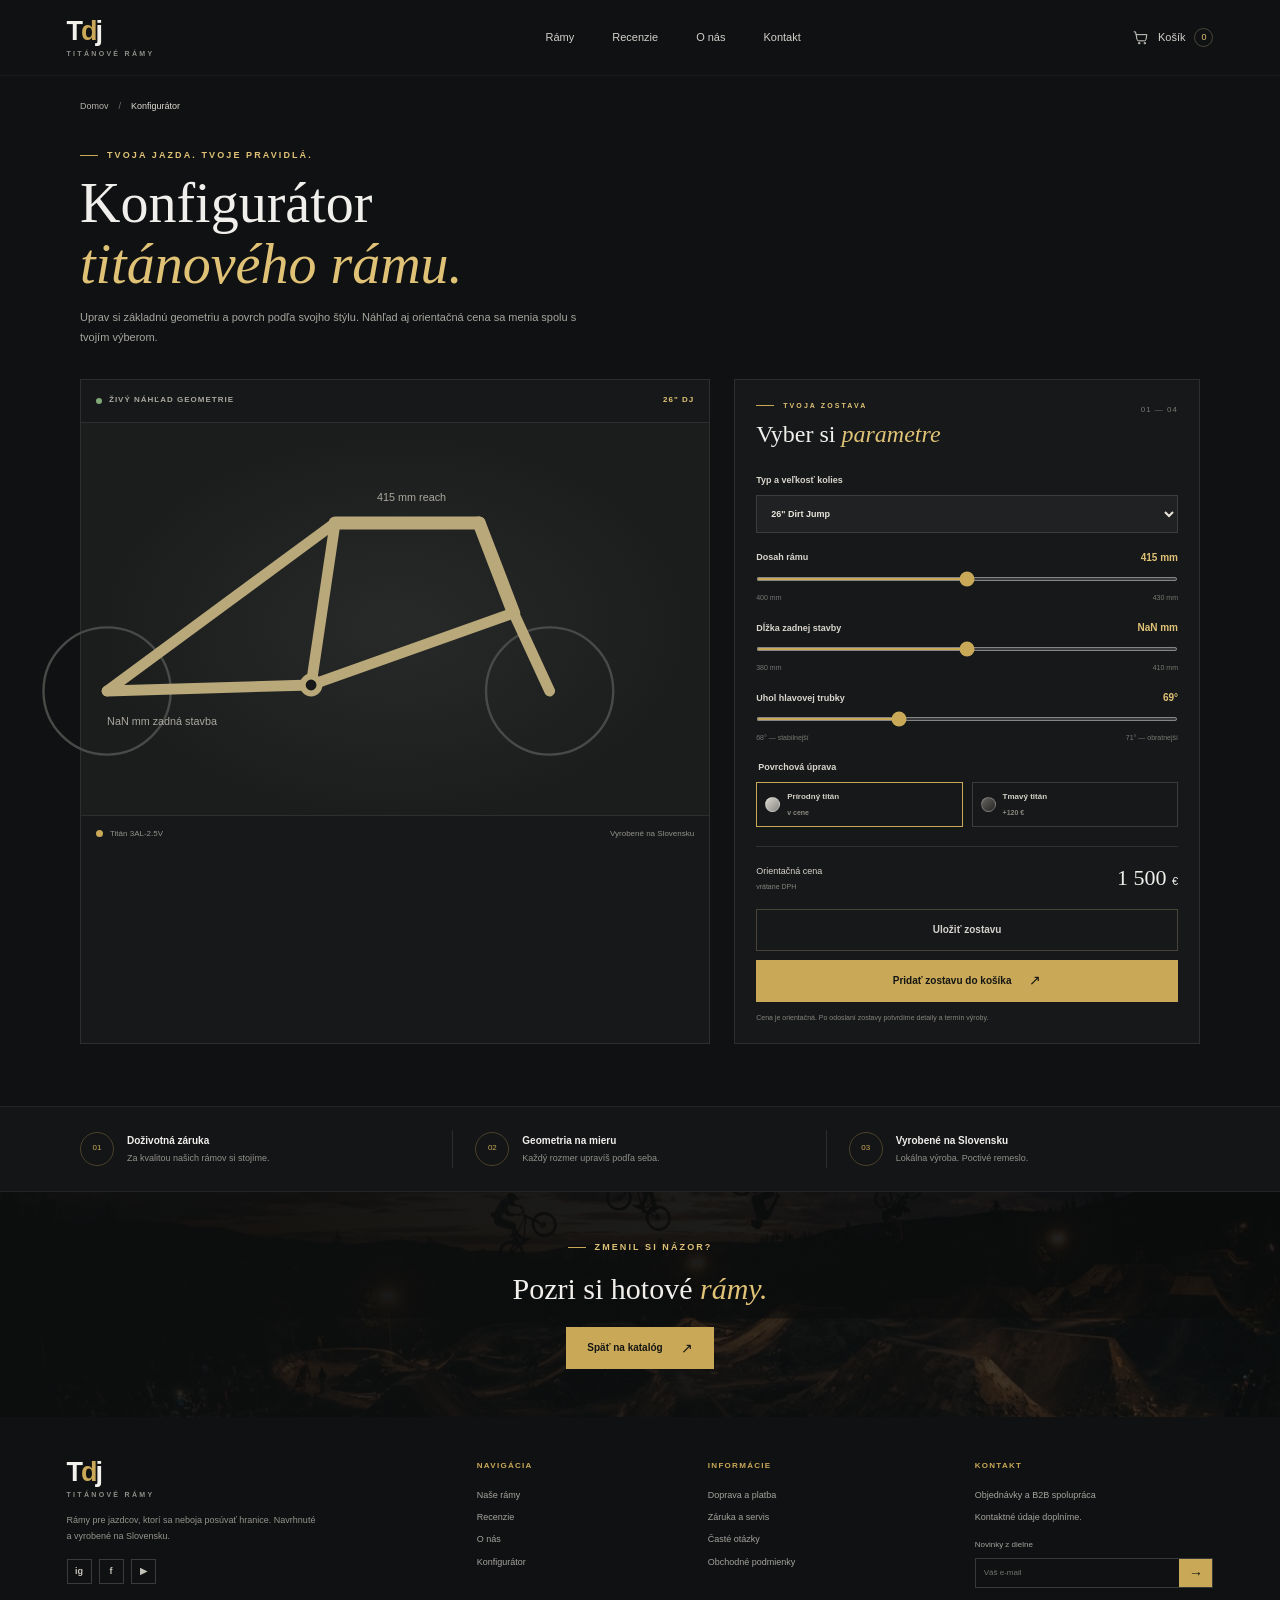
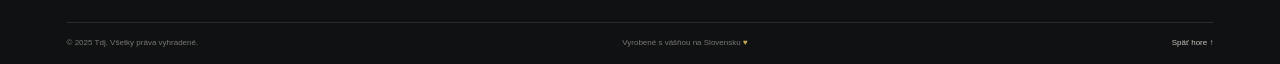
==== konfigurator.html @ acb1e3c9 "adding podstranky" ====
<!doctype html>
<html lang="sk">
<head>
  <meta charset="utf-8">
  <meta name="viewport" content="width=device-width, initial-scale=1">
  <meta name="theme-color" content="#101112">
  <meta name="description" content="Navrhnite si titánový rám Tdj podľa vlastných rozmerov a štýlu jazdy.">
  <title>Konfigurátor titánového rámu — Tdj</title>
  <link rel="stylesheet" href="styles.css">
  <script src="script.js" defer></script>
</head>
<body>
  <header class="site-header">
    <a class="brand" href="index.html#domov" aria-label="Tdj — domov">
      <span class="brand-mark">T<span>d</span>j</span>
      <span class="brand-caption">TITÁNOVÉ RÁMY</span>
    </a>
    <button class="menu-toggle" type="button" aria-expanded="false" aria-controls="main-nav" aria-label="Otvoriť navigáciu">
      <span></span><span></span>
    </button>
    <nav class="main-nav" id="main-nav" aria-label="Hlavná navigácia">
      <a href="index.html#ramy">Rámy</a>
      <a href="index.html#recenzie">Recenzie</a>
      <a href="index.html#o-nas">O nás</a>
      <a href="index.html#kontakt">Kontakt</a>
    </nav>
    <button class="cart-button" type="button" aria-label="Košík, 0 položiek">
      <svg viewBox="0 0 24 24" aria-hidden="true"><path d="M3 4h2l2.2 11.1a2 2 0 0 0 2 1.6h8.5a2 2 0 0 0 1.9-1.4L21 8H6"/><circle cx="10" cy="20" r="1"/><circle cx="18" cy="20" r="1"/></svg>
      <span class="cart-label">Košík</span><span class="cart-count">0</span>
    </button>
  </header>

  <main class="config-page">
    <section class="config-intro section-wrap">
      <nav class="breadcrumbs" aria-label="Navigácia v omrvinkách"><a href="index.html">Domov</a><span aria-hidden="true">/</span><span>Konfigurátor</span></nav>
      <p class="eyebrow"><span></span> TVOJA JAZDA. TVOJE PRAVIDLÁ.</p>
      <h1>Konfigurátor<br><em>titánového rámu.</em></h1>
      <p>Uprav si základnú geometriu a povrch podľa svojho štýlu. Náhľad aj orientačná cena sa menia spolu s tvojím výberom.</p>
    </section>

    <section class="config-workspace section-wrap" aria-label="Nastavenie rámu">
      <div class="geometry-preview">
        <div class="preview-topline"><span><i></i> ŽIVÝ NÁHĽAD GEOMETRIE</span><span id="preview-size">26&quot; DJ</span></div>
        <div class="geometry-canvas">
          <svg id="frame-preview" viewBox="0 0 480 300" role="img" aria-labelledby="frame-title frame-desc">
            <title id="frame-title">Náhľad geometrie titánového rámu</title>
            <desc id="frame-desc">Schematický bočný pohľad na rám bicykla. Rozmery sa aktualizujú podľa nastavení.</desc>
            <circle class="preview-wheel" id="rear-wheel" cx="70" cy="210" r="53"/>
            <circle class="preview-wheel" id="front-wheel" cx="350" cy="210" r="53"/>
            <circle class="preview-hub" id="rear-hub" cx="70" cy="210" r="4"/>
            <circle class="preview-hub" id="front-hub" cx="350" cy="210" r="4"/>
            <g class="preview-frame">
              <line id="seat-tube" x1="190" y1="70" x2="170" y2="205"/>
              <line id="top-tube" x1="190" y1="70" x2="310" y2="70"/>
              <line id="down-tube" x1="170" y1="205" x2="338" y2="145"/>
              <line id="head-tube" x1="310" y1="70" x2="338" y2="145"/>
              <line id="chainstay" x1="70" y1="210" x2="170" y2="205"/>
              <line id="seatstay" x1="70" y1="210" x2="190" y2="70"/>
              <line id="fork" x1="338" y1="145" x2="350" y2="210"/>
            </g>
            <circle class="preview-bb" cx="170" cy="205" r="7"/>
            <text id="svg-reach-label" x="250" y="52">415 mm reach</text>
            <text id="svg-chain-label" x="93" y="238">395 mm zadná stavba</text>
          </svg>
        </div>
        <div class="preview-legend"><span><i></i> Titán 3AL-2.5V</span><span>Vyrobené na Slovensku</span></div>
      </div>

      <form class="config-controls" id="config-form">
        <div class="config-heading"><div><p class="eyebrow"><span></span> TVOJA ZOSTAVA</p><h2>Vyber si <em>parametre</em></h2></div><span class="step-count">01 — 04</span></div>
        <label class="config-field" for="wheel-size">Typ a veľkosť kolies
          <select id="wheel-size" name="wheel-size">
            <option value="26">26&quot; Dirt Jump</option>
            <option value="24">24&quot; Street (+50 €)</option>
          </select>
        </label>
        <label class="config-field range-field" for="reach">Dosah rámu <output id="reach-value" for="reach">415 mm</output>
          <input id="reach" name="reach" type="range" min="400" max="430" value="415">
          <span class="range-scale"><span>400 mm</span><span>430 mm</span></span>
        </label>
        <label class="config-field range-field" for="chainstay">Dĺžka zadnej stavby <output id="chainstay-value" for="chainstay">395 mm</output>
          <input id="chainstay" name="chainstay" type="range" min="380" max="410" value="395">
          <span class="range-scale"><span>380 mm</span><span>410 mm</span></span>
        </label>
        <label class="config-field range-field" for="head-angle">Uhol hlavovej trubky <output id="head-angle-value" for="head-angle">69°</output>
          <input id="head-angle" name="head-angle" type="range" min="68" max="71" value="69">
          <span class="range-scale"><span>68° — stabilnejší</span><span>71° — obratnejší</span></span>
        </label>
        <fieldset class="config-field config-finish">
          <legend>Povrchová úprava</legend>
          <label><input type="radio" name="config-finish" value="natural" data-price="0" checked><span class="finish-swatch finish-natural"></span><span>Prírodný titán<small>v cene</small></span></label>
          <label><input type="radio" name="config-finish" value="dark" data-price="120"><span class="finish-swatch finish-dark"></span><span>Tmavý titán<small>+120 €</small></span></label>
        </fieldset>
        <div class="config-total"><span>Orientačná cena <small>vrátane DPH</small></span><b id="config-price">1 500 <small>€</small></b></div>
        <button class="button button-outline config-save" type="button">Uložiť zostavu</button>
        <button class="button button-gold config-add add-to-cart" type="button" data-product="Custom DJ Frame" data-price="1500">Pridať zostavu do košíka <span aria-hidden="true">↗</span></button>
        <p class="config-disclaimer">Cena je orientačná. Po odoslaní zostavy potvrdíme detaily a termín výroby.</p>
      </form>
    </section>

    <section class="config-benefits benefits">
      <div class="benefits-inner">
        <article class="benefit"><span class="benefit-icon" aria-hidden="true">01</span><div><h3>Doživotná záruka</h3><p>Za kvalitou našich rámov si stojíme.</p></div></article>
        <article class="benefit"><span class="benefit-icon" aria-hidden="true">02</span><div><h3>Geometria na mieru</h3><p>Každý rozmer upravíš podľa seba.</p></div></article>
        <article class="benefit"><span class="benefit-icon" aria-hidden="true">03</span><div><h3>Vyrobené na Slovensku</h3><p>Lokálna výroba. Poctivé remeslo.</p></div></article>
      </div>
    </section>
    <section class="config-bottom-cta">
      <p class="eyebrow"><span></span> ZMENIL SI NÁZOR?</p>
      <h2>Pozri si hotové <em>rámy.</em></h2>
      <a class="button button-gold" href="index.html#ramy">Späť na katalóg <span aria-hidden="true">↗</span></a>
    </section>
  </main>

  <footer class="site-footer" id="kontakt">
    <div class="footer-main">
      <div class="footer-about">
        <a class="brand footer-brand" href="index.html#domov" aria-label="Tdj — domov"><span class="brand-mark">T<span>d</span>j</span><span class="brand-caption">TITÁNOVÉ RÁMY</span></a>
        <p>Rámy pre jazdcov, ktorí sa neboja posúvať hranice. Navrhnuté a vyrobené na Slovensku.</p>
        <div class="social-links" aria-label="Sociálne siete"><span aria-label="Instagram">ig</span><span aria-label="Facebook">f</span><span aria-label="YouTube">▶</span></div>
      </div>
      <div class="footer-column"><h3>NAVIGÁCIA</h3><a href="index.html#ramy">Naše rámy</a><a href="index.html#recenzie">Recenzie</a><a href="index.html#o-nas">O nás</a><a href="konfigurator.html">Konfigurátor</a></div>
      <div class="footer-column"><h3>INFORMÁCIE</h3><a href="index.html#kontakt">Doprava a platba</a><a href="index.html#kontakt">Záruka a servis</a><a href="index.html#kontakt">Časté otázky</a><a href="index.html#kontakt">Obchodné podmienky</a></div>
      <div class="footer-column footer-contact"><h3>KONTAKT</h3><p>Objednávky a B2B spolupráca</p><p>Kontaktné údaje doplníme.</p><form class="newsletter"><label for="newsletter-email">Novinky z dielne</label><div><input id="newsletter-email" type="email" placeholder="Váš e-mail" autocomplete="email" required><button type="submit" aria-label="Prihlásiť sa na odber">→</button></div></form></div>
    </div>
    <div class="footer-bottom"><span>© 2025 Tdj. Všetky práva vyhradené.</span><span>Vyrobené s vášňou na Slovensku <i>♥</i></span><a href="index.html#domov">Späť hore ↑</a></div>
  </footer>
  <div class="toast" role="status" aria-live="polite"></div>
</body>
</html>
---- styles.css ----
:root {
  color-scheme: dark;
  --bg: #101112;
  --bg-soft: #151617;
  --panel: #1b1c1d;
  --line: #2b2c2d;
  --text: #f0efec;
  --muted: #9a9994;
  --gold: #c9a957;
  --gold-light: #dfc276;
  --serif: Georgia, "Times New Roman", serif;
  --sans: "Segoe UI", Arial, sans-serif;
}

* { box-sizing: border-box; }

html {
  scroll-behavior: smooth;
  scroll-padding-top: 5rem;
}

body {
  margin: 0;
  background: var(--bg);
  color: var(--text);
  font-family: var(--sans);
  font-size: 14px;
  line-height: 1.6;
  -webkit-font-smoothing: antialiased;
}

button, input { font: inherit; }
a { color: inherit; text-decoration: none; }
button, a { -webkit-tap-highlight-color: transparent; }

button:focus-visible, a:focus-visible, input:focus-visible {
  outline: 2px solid var(--gold-light);
  outline-offset: 4px;
}

.site-header {
  position: relative;
  z-index: 5;
  display: flex;
  align-items: center;
  justify-content: space-between;
  height: 76px;
  padding: 0 max(5.2vw, calc((100vw - 1320px) / 2));
  background: #101112;
  border-bottom: 1px solid rgba(255,255,255,.045);
}

.brand { display: inline-flex; flex-direction: column; align-items: flex-start; line-height: 1; }
.brand-mark { color: #f3f1ec; font-size: 27px; font-weight: 700; letter-spacing: -2px; }
.brand-mark span { color: var(--gold); }
.brand-caption { margin-top: 5px; color: #8e8d88; font-size: 7px; font-weight: 600; letter-spacing: 2.3px; }

.main-nav { display: flex; align-items: center; gap: 38px; margin-left: 72px; }
.main-nav a, .cart-button { color: #d3d1cb; font-size: 11px; font-weight: 500; transition: color 160ms ease; }
.main-nav a:hover, .main-nav a.is-current, .cart-button:hover { color: var(--gold-light); }
.cart-button { display: inline-flex; align-items: center; gap: 9px; padding: 8px 0 8px 12px; border: 0; background: transparent; cursor: pointer; }
.cart-button svg { width: 17px; height: 17px; fill: none; stroke: currentColor; stroke-linecap: round; stroke-linejoin: round; stroke-width: 1.4; }
.cart-count { display: inline-grid; width: 19px; height: 19px; place-items: center; border: 1px solid #49443a; border-radius: 50%; color: var(--gold-light); font-size: 9px; }
.menu-toggle { display: none; }

.hero {
  position: relative;
  display: flex;
  min-height: 510px;
  align-items: center;
  overflow: hidden;
  padding: 55px max(10vw, calc((100vw - 1180px) / 2));
  isolation: isolate;
  background:
    linear-gradient(90deg, rgba(10,11,12,.94) 0%, rgba(12,13,14,.78) 44%, rgba(10,11,12,.33) 100%),
    linear-gradient(0deg, rgba(10,11,12,.46), rgba(10,11,12,.1)),
    url("docs/horna.png") center 52% / cover,
    #202120;
}

.hero::before { position: absolute; z-index: -1; inset: 0; background: radial-gradient(ellipse at 70% 55%, rgba(191,157,83,.11), transparent 34%); content: ""; }
.hero-grain { position: absolute; z-index: -1; inset: 0; background-image: url("data:image/svg+xml,%3Csvg viewBox='0 0 180 180' xmlns='http://www.w3.org/2000/svg'%3E%3Cfilter id='n'%3E%3CfeTurbulence type='fractalNoise' baseFrequency='.85' numOctaves='3' stitchTiles='stitch'/%3E%3C/filter%3E%3Crect width='100%25' height='100%25' filter='url(%23n)' opacity='.16'/%3E%3C/svg%3E"); opacity: .14; pointer-events: none; }
.hero-content { max-width: 650px; padding-bottom: 3px; }
.eyebrow { display: flex; align-items: center; gap: 9px; margin: 0 0 16px; color: var(--gold-light); font-size: 9px; font-weight: 600; letter-spacing: 2.1px; }
.eyebrow > span { width: 18px; height: 1px; background: var(--gold); }
h1, h2, h3, p { margin-top: 0; }
.hero h1 { margin-bottom: 16px; font-family: var(--serif); font-size: clamp(42px,5vw,66px); font-weight: 500; letter-spacing: -1.5px; line-height: 1.13; }
.hero h1 em, h2 em { color: var(--gold-light); font-weight: 500; }
.hero-copy { margin-bottom: 26px; color: #c0bfba; font-size: 12px; line-height: 1.8; }
.hero-actions { display: flex; align-items: center; gap: 25px; }

.button { display: inline-flex; min-height: 42px; align-items: center; justify-content: center; gap: 18px; padding: 0 19px; border: 1px solid var(--gold); background: var(--gold); color: #151514; font-size: 10px; font-weight: 700; transition: background 160ms ease,color 160ms ease,border-color 160ms ease,transform 160ms ease; cursor: pointer; }
.button:hover { transform: translateY(-2px); border-color: var(--gold-light); background: var(--gold-light); }
.button-gold { min-width: 148px; }
.button-gold span, .button-small span { font-size: 14px; font-weight: 400; }
.text-link { display: inline-flex; align-items: center; gap: 9px; color: #d2d0ca; font-size: 10px; transition: color 160ms ease; }
.text-link:hover { color: var(--gold-light); }
.text-link span { color: var(--gold); font-size: 15px; }
.hero-note { position: absolute; right: max(5.2vw,calc((100vw - 1320px) / 2)); bottom: 36px; display: flex; align-items: center; gap: 9px; color: #d5d3cd; font-size: 8px; letter-spacing: 1.7px; }
.note-line { width: 24px; height: 1px; background: var(--gold); }
.scroll-hint { position: absolute; bottom: 33px; left: max(5.2vw,calc((100vw - 1320px) / 2)); display: flex; align-items: center; gap: 9px; color: #aaa9a4; font-size: 7px; letter-spacing: 1.5px; }
.scroll-hint span { position: relative; width: 1px; height: 23px; background: #8d8a80; }
.scroll-hint span::after { position: absolute; bottom: 0; left: -3px; width: 6px; height: 6px; border-right: 1px solid var(--gold); border-bottom: 1px solid var(--gold); content: ""; transform: rotate(45deg); }

.section-wrap { width: min(1120px,calc(100% - 64px)); margin: 0 auto; }
.catalog { padding-top: 76px; padding-bottom: 54px; }
.section-heading { display: flex; align-items: end; justify-content: space-between; margin-bottom: 27px; }
.section-heading .eyebrow { margin-bottom: 8px; }
.section-heading h2 { margin: 0; font-family: var(--serif); font-size: 34px; font-weight: 500; letter-spacing: -.5px; line-height: 1.2; }
.catalog-link { margin-bottom: 5px; }
.product-grid { display: grid; grid-template-columns: repeat(2,minmax(0,1fr)); gap: 22px; }
.product-card { min-width: 0; overflow: hidden; border: 1px solid #28292a; background: var(--bg-soft); transition: border-color 180ms ease,transform 180ms ease; }
.product-card:hover { transform: translateY(-3px); border-color: #494235; }
.product-visual { position: relative; display: block; aspect-ratio: 2.28; overflow: hidden; background: #e8e8e4; }
.visual-light { background: radial-gradient(ellipse at 50% 56%,#fff 0%,#f5f5f3 54%,#e8e8e4 100%); }
.visual-dark { background: radial-gradient(ellipse at 50% 60%,#292b2a 0%,#1b1d1d 56%,#131515 100%); }
.visual-photo { background: linear-gradient(135deg,rgba(225,222,209,.92),rgba(182,180,169,.85)),repeating-linear-gradient(45deg,#ccc 0 1px,transparent 1px 5px); }
.visual-four { background: radial-gradient(ellipse at 55% 48%,#eee 0%,#d7d7d3 55%,#c3c4c0 100%); }
.availability { position: absolute; z-index: 1; top: 14px; left: 15px; display: inline-flex; align-items: center; gap: 6px; padding: 5px 8px; background: rgba(17,18,18,.9); color: #e8e6e1; font-size: 7px; font-weight: 600; letter-spacing: 1.1px; }
.availability i, .product-stock i { width: 5px; height: 5px; border-radius: 50%; background: #80a878; }
.availability-order i { background: var(--gold); }
.availability-order { color: #e4d7b1; }
.frame-photo { position: absolute; width: 216.36%; max-width: none; height: auto; pointer-events: none; user-select: none; }
.frame-photo-rider, .frame-photo-urban, .frame-photo-custom, .frame-photo-pro { top: 0; left: 0; width: 100%; height: 100%; object-fit: contain; }
.frame-photo-custom, .frame-photo-pro { object-fit: cover; }
.visual-caption { position: absolute; right: 14px; bottom: 11px; color: rgba(24,25,24,.45); font-size: 7px; font-weight: 600; letter-spacing: 1.4px; }
.visual-dark .visual-caption { color: rgba(239,237,231,.45); }
.product-info { padding: 15px 17px 16px; }
.product-title-row { display: flex; align-items: start; justify-content: space-between; gap: 12px; }
.product-type { margin: 0 0 3px; color: var(--gold); font-size: 7px; font-weight: 600; letter-spacing: 1.2px; }
.product-title-row h3 { margin: 0; font-family: var(--serif); font-size: 18px; font-weight: 500; line-height: 1.35; }
.product-price { padding-top: 10px; color: #f1eee5; font-family: var(--serif); font-size: 17px; white-space: nowrap; }
.product-price small { color: #c9c7c0; font-family: var(--sans); font-size: 10px; }
.product-description { min-height: 21px; margin: 7px 0 14px; color: var(--muted); font-size: 10px; }
.product-bottom { display: flex; align-items: center; justify-content: space-between; gap: 10px; padding-top: 12px; border-top: 1px solid #2a2b2b; }
.product-stock { display: inline-flex; align-items: center; gap: 7px; color: #c2c1ba; font-size: 9px; }
.product-stock.stock-muted i { background: var(--gold); }
.button-small { min-height: 31px; gap: 12px; padding: 0 11px; font-size: 9px; }
.catalog-footnote { margin: 16px 0 0; color: #777772; font-size: 9px; }
.catalog-footnote span { color: var(--gold); }

.benefits { border-top: 1px solid #242526; border-bottom: 1px solid #242526; background: #141516; }
.benefits-inner { display: grid; width: min(1120px,calc(100% - 64px)); grid-template-columns: repeat(3,1fr); margin: 0 auto; padding: 28px 0; }
.benefit { display: flex; align-items: center; gap: 13px; padding: 2px 22px; border-right: 1px solid #2c2d2d; }
.benefit:first-child { padding-left: 0; }
.benefit:last-child { padding-right: 0; border-right: 0; }
.benefit-icon { display: grid; width: 34px; height: 34px; flex: 0 0 34px; place-items: center; border: 1px solid #4b422d; border-radius: 50%; color: var(--gold); }
.benefit-icon svg { width: 17px; height: 17px; fill: none; stroke: currentColor; stroke-linecap: round; stroke-linejoin: round; stroke-width: 1.2; }
.benefit h3 { margin: 0 0 2px; font-size: 10px; font-weight: 600; }
.benefit p { margin: 0; color: #92918b; font-size: 9px; }

.reviews { padding-top: 70px; padding-bottom: 78px; }
.reviews .section-heading { margin-bottom: 26px; }
.review-rating { display: flex; align-items: baseline; gap: 7px; color: var(--gold-light); }
.review-rating > span { font-size: 12px; letter-spacing: 2px; }
.review-rating b { color: #f2f0e9; font-size: 14px; }
.review-rating small { color: var(--muted); font-size: 9px; }
.review-grid { display: grid; grid-template-columns: repeat(3,minmax(0,1fr)); gap: 15px; }
.review-card { min-height: 160px; padding: 18px 18px 14px; border: 1px solid #2a2b2c; background: #171819; }
.stars { color: var(--gold); font-size: 10px; letter-spacing: 2px; }
.review-card blockquote { min-height: 55px; margin: 10px 0 14px; color: #dedcd6; font-family: var(--serif); font-size: 13px; line-height: 1.55; }
.review-author { display: flex; align-items: center; gap: 9px; }
.avatar { display: grid; width: 27px; height: 27px; flex: 0 0 27px; place-items: center; border-radius: 50%; background: #665847; color: #f0e7d5; font-size: 8px; font-weight: 700; }
.avatar-2 { background: #66524d; }
.avatar-3 { background: #4b5c53; }
.review-author div { display: flex; flex: 1; flex-direction: column; line-height: 1.45; }
.review-author b { font-size: 9px; font-weight: 600; }
.review-author small { color: #8e8d88; font-size: 8px; }
.verified { color: #89877f; font-size: 6px; letter-spacing: .8px; }

.custom-cta { position: relative; display: flex; min-height: 310px; align-items: center; overflow: hidden; padding: 45px max(10vw,calc((100vw - 1180px) / 2)); isolation: isolate; background: #20201e; }
.cta-image { position: absolute; z-index: -2; inset: 0; background: linear-gradient(90deg,rgba(13,14,14,.97) 0%,rgba(13,14,14,.79) 48%,rgba(13,14,14,.3) 100%),linear-gradient(0deg,rgba(12,13,13,.52),rgba(12,13,13,.12)),url("docs/dolna nova.png") center 48% / cover,#282824; }
.custom-cta::after { position: absolute; z-index: -1; top: 0; right: 10%; width: 1px; height: 100%; background: linear-gradient(transparent,rgba(201,169,87,.35),transparent); content: ""; }
.cta-content { max-width: 490px; }
.cta-content .eyebrow { margin-bottom: 11px; }
.cta-content h2 { margin: 0 0 10px; font-family: var(--serif); font-size: 36px; font-weight: 500; line-height: 1.2; }
.cta-content > p:not(.eyebrow) { max-width: 390px; margin-bottom: 19px; color: #c0bfb9; font-size: 10px; }
.cta-index { position: absolute; right: max(5.2vw,calc((100vw - 1320px) / 2)); bottom: 27px; color: rgba(255,255,255,.55); font-size: 8px; letter-spacing: 1.5px; }

.site-footer { padding: 42px max(5.2vw,calc((100vw - 1320px) / 2)) 0; background: #101112; }
.footer-main { display: grid; grid-template-columns: 1.5fr .75fr .9fr 1fr; gap: 52px; padding-bottom: 34px; }
.footer-about { max-width: 255px; }
.footer-brand { margin-bottom: 14px; }
.footer-about > p { margin-bottom: 15px; color: #95948e; font-size: 9px; line-height: 1.8; }
.social-links { display: flex; gap: 7px; }
.social-links span { display: grid; width: 25px; height: 25px; place-items: center; border: 1px solid #3a3b3a; color: #c6c3ba; font-size: 9px; font-weight: 600; }
.footer-column { display: flex; flex-direction: column; align-items: flex-start; gap: 8px; }
.footer-column h3 { margin: 1px 0 7px; color: var(--gold); font-size: 8px; font-weight: 600; letter-spacing: 1.3px; }
.footer-column > a, .footer-column > p { margin: 0; color: #a4a39e; font-size: 9px; transition: color 160ms ease; }
.footer-column > a:hover { color: var(--gold-light); }
.newsletter { width: 100%; margin-top: 7px; }
.newsletter label { display: block; margin-bottom: 6px; color: #a4a39e; font-size: 8px; }
.newsletter > div { display: flex; height: 30px; border: 1px solid #373838; }
.newsletter input { width: 100%; min-width: 0; padding: 0 8px; border: 0; background: transparent; color: var(--text); font-size: 8px; }
.newsletter input::placeholder { color: #73736e; }
.newsletter button { width: 33px; flex: 0 0 33px; border: 0; background: var(--gold); color: #151514; cursor: pointer; }
.footer-bottom { display: flex; min-height: 42px; align-items: center; justify-content: space-between; gap: 15px; border-top: 1px solid #292a2a; color: #777772; font-size: 8px; }
.footer-bottom i { color: var(--gold); font-style: normal; }
.footer-bottom a { color: #c6c3ba; }
.footer-bottom a:hover { color: var(--gold-light); }

.toast { position: fixed; z-index: 10; right: 24px; bottom: 24px; max-width: min(360px,calc(100% - 32px)); padding: 12px 17px; border: 1px solid #665632; background: #20201d; color: #f0efec; font-size: 11px; opacity: 0; pointer-events: none; transform: translateY(10px); transition: opacity 180ms ease,transform 180ms ease; }
.toast.is-visible { opacity: 1; transform: translateY(0); }

@media (min-width: 1400px) {
  .hero, .custom-cta { padding-right: calc((100vw - 1180px) / 2); padding-left: calc((100vw - 1180px) / 2); }
}

@media (max-width: 900px) {
  .site-header { height: 68px; padding: 0 28px; }
  .main-nav { gap: 23px; margin-left: 0; }
  .hero { min-height: 465px; padding-right: 8vw; padding-left: 8vw; }
  .hero-note { right: 28px; }
  .scroll-hint { left: 28px; }
  .section-wrap, .benefits-inner { width: calc(100% - 56px); }
  .footer-main { grid-template-columns: 1.2fr 1fr 1fr; gap: 35px; }
  .footer-contact { grid-column: 2 / 4; display: grid; grid-template-columns: 1fr 1fr; align-items: start; gap: 8px 16px; }
  .footer-contact h3, .footer-contact .newsletter { grid-column: 1 / -1; }
}

@media (max-width: 640px) {
  html { scroll-padding-top: 4rem; }
  .site-header { height: 62px; padding: 0 20px; }
  .brand-mark { font-size: 24px; }
  .brand-caption { font-size: 6px; }
  .menu-toggle { display: flex; width: 34px; height: 34px; flex-direction: column; align-items: center; justify-content: center; gap: 6px; margin-left: auto; border: 1px solid #323333; background: transparent; cursor: pointer; }
  .menu-toggle span { width: 14px; height: 1px; background: #eceae4; transition: transform 180ms ease; }
  .menu-toggle[aria-expanded="true"] span:first-child { transform: translateY(3.5px) rotate(45deg); }
  .menu-toggle[aria-expanded="true"] span:last-child { transform: translateY(-3.5px) rotate(-45deg); }
  .main-nav { position: absolute; top: 61px; right: 0; left: 0; display: none; align-items: stretch; gap: 0; padding: 7px 20px 14px; border-bottom: 1px solid #303131; background: #111213; }
  .main-nav.is-open { display: flex; flex-direction: column; }
  .main-nav a { padding: 10px 0; border-bottom: 1px solid #252627; }
  .main-nav a:last-child { border-bottom: 0; }
  .cart-button { gap: 6px; padding-left: 11px; }
  .cart-label { display: none; }
  .hero { min-height: 500px; align-items: center; padding: 48px 25px 67px; background-position: 58% center; }
  .hero h1 { font-size: clamp(40px,11vw,54px); letter-spacing: -1px; }
  .hero-copy { max-width: 370px; font-size: 11px; }
  .desktop-break { display: none; }
  .hero-note { right: 23px; bottom: 24px; font-size: 7px; }
  .scroll-hint { bottom: 19px; left: 23px; }
  .hero-actions { gap: 17px; }
  .button-gold { min-width: 140px; }
  .section-wrap, .benefits-inner { width: calc(100% - 40px); }
  .catalog { padding-top: 55px; padding-bottom: 40px; }
  .section-heading { align-items: start; gap: 12px; }
  .section-heading h2 { font-size: 29px; }
  .catalog-link { max-width: 115px; justify-content: flex-end; margin-top: 29px; text-align: right; }
  .product-grid { grid-template-columns: 1fr; gap: 14px; }
  .product-visual { aspect-ratio: 2.28; }
  .product-info { padding: 14px 14px 13px; }
  .product-title-row h3 { font-size: 17px; }
  .benefits-inner { grid-template-columns: 1fr; padding: 12px 0; }
  .benefit, .benefit:first-child, .benefit:last-child { min-height: 63px; padding: 10px 0; border-right: 0; border-bottom: 1px solid #2c2d2d; }
  .benefit:last-child { border-bottom: 0; }
  .reviews { padding-top: 52px; padding-bottom: 55px; }
  .reviews .section-heading { align-items: end; }
  .reviews .section-heading h2 { max-width: 245px; }
  .review-rating { flex-wrap: wrap; justify-content: flex-end; gap: 3px 5px; min-width: 70px; padding-bottom: 3px; }
  .review-rating > span { width: 100%; text-align: right; font-size: 9px; }
  .review-grid { grid-template-columns: 1fr; gap: 10px; }
  .review-card { min-height: 0; padding: 15px; }
  .review-card blockquote { min-height: 0; margin-bottom: 12px; }
  .custom-cta { min-height: 330px; padding: 45px 25px; background-position: 62% center; }
  .custom-cta::after { right: 8%; }
  .cta-content h2 { font-size: 32px; }
  .cta-content > p:not(.eyebrow) { max-width: 300px; }
  .cta-index { right: 20px; bottom: 18px; }
  .site-footer { padding: 34px 22px 0; }
  .footer-main { grid-template-columns: 1fr 1fr; gap: 30px 22px; }
  .footer-about { grid-column: 1 / -1; max-width: 300px; }
  .footer-contact { grid-column: 1 / -1; grid-template-columns: 1fr; }
  .footer-contact h3, .footer-contact .newsletter { grid-column: auto; }
  .footer-bottom { flex-wrap: wrap; justify-content: space-between; padding: 12px 0; font-size: 7px; }
  .footer-bottom span:nth-child(2) { display: none; }
}

@media (prefers-reduced-motion: reduce) {
  *, *::before, *::after { scroll-behavior: auto !important; transition-duration: .01ms !important; animation-duration: .01ms !important; animation-iteration-count: 1 !important; }
}

.breadcrumbs { display: flex; align-items: center; gap: 10px; padding-top: 23px; color: #777772; font-size: 9px; }
.breadcrumbs a { color: #b6b4ad; }
.breadcrumbs a:hover { color: var(--gold-light); }
.breadcrumbs > span:last-child { color: #dedbd3; }
.product-detail { display: grid; grid-template-columns: minmax(0,1.08fr) minmax(340px,.92fr); gap: clamp(32px,6vw,82px); padding-top: 30px; padding-bottom: 78px; }
.detail-gallery { min-width: 0; }
.detail-main-image { position: relative; display: grid; min-height: 380px; aspect-ratio: 1.34; place-items: center; overflow: hidden; background: radial-gradient(ellipse at 50% 50%,#fff 0%,#f3f3f0 62%,#e5e5e1 100%); }
.detail-main-image > img { width: 100%; height: 100%; object-fit: contain; transition: filter 180ms ease, transform 180ms ease; }
.detail-main-image.is-dark-finish > img { filter: brightness(.58) contrast(1.12) saturate(.65); }
.detail-main-image .availability { top: 17px; left: 17px; font-size: 8px; }
.gallery-thumbnails { display: flex; gap: 10px; margin-top: 12px; }
.gallery-thumb { width: 88px; height: 67px; padding: 3px; overflow: hidden; border: 1px solid #343536; background: #e7e7e3; cursor: pointer; }
.gallery-thumb.is-selected { border-color: var(--gold); }
.gallery-thumb img { width: 100%; height: 100%; object-fit: cover; }
.gallery-thumb[hidden] { display: none; }
.detail-info { align-self: center; }
.detail-info .eyebrow { margin-bottom: 11px; font-size: 8px; }
.detail-info h1 { margin: 0 0 9px; font-family: var(--serif); font-size: clamp(31px,3.5vw,43px); font-weight: 500; line-height: 1.15; }
.detail-rating { display: flex; align-items: center; gap: 8px; margin-bottom: 20px; color: #c5c2b9; font-size: 9px; }
.detail-rating span { color: var(--gold); letter-spacing: 1px; }
.detail-rating a { margin-left: 4px; color: var(--muted); text-decoration: underline; text-underline-offset: 3px; }
.detail-description { max-width: 490px; margin-bottom: 13px; color: #aaa9a2; font-size: 11px; line-height: 1.8; }
.detail-price { margin-bottom: 3px; font-family: var(--serif); font-size: 29px; }
.detail-price small { font-family: var(--sans); font-size: 14px; }
.quantity-total { color: var(--muted); font-family: var(--sans); font-size: 10px; }
.detail-stock { display: flex; align-items: center; gap: 7px; margin-bottom: 22px; color: #c2c1ba; font-size: 9px; }
.detail-stock i, .preview-topline i { width: 6px; height: 6px; border-radius: 50%; background: #80a878; }
.detail-stock.stock-order i { background: var(--gold); }
.option-group { margin: 0 0 18px; }
.option-label { display: block; margin-bottom: 9px; color: #e2dfd7; font-size: 10px; font-weight: 600; }
.option-label > span { color: var(--muted); font-weight: 400; }
.option-buttons { display: flex; gap: 8px; }
.option-buttons button { min-width: 45px; height: 34px; border: 1px solid #414242; background: #171819; color: #e4e1d9; font-size: 10px; cursor: pointer; }
.option-buttons button:hover, .option-buttons button.is-selected { border-color: var(--gold); color: var(--gold-light); }
.option-buttons button.is-selected { background: #29251b; }
.finish-options { display: flex; flex-wrap: wrap; gap: 8px; }
.finish-option { display: inline-flex; min-height: 38px; align-items: center; gap: 8px; padding: 0 10px; border: 1px solid #414242; background: #171819; color: #d7d4cb; font-size: 9px; cursor: pointer; }
.finish-option.is-selected { border-color: var(--gold); }
.finish-option small { color: var(--muted); font-size: 8px; }
.finish-swatch { display: inline-block; width: 15px; height: 15px; flex: 0 0 15px; border: 1px solid rgba(255,255,255,.25); border-radius: 50%; }
.finish-natural { background: linear-gradient(135deg,#d9d7d0,#88867f); }
.finish-dark { background: linear-gradient(135deg,#66645f,#242525); }
.detail-actions { display: flex; align-items: end; gap: 10px; margin-top: 23px; }
.quantity-control { display: flex; flex-direction: column; gap: 7px; color: #d8d5cd; font-size: 9px; }
.quantity-control > span { display: flex; height: 42px; border: 1px solid #414242; }
.quantity-control button { width: 31px; border: 0; background: transparent; color: #dedbd3; cursor: pointer; }
.quantity-control input { width: 34px; padding: 0; border: 0; background: transparent; color: #f0efec; text-align: center; appearance: textfield; }
.quantity-control input::-webkit-inner-spin-button, .quantity-control input::-webkit-outer-spin-button { margin: 0; appearance: none; }
.detail-add { flex: 1; }
.detail-config-link { display: flex; justify-content: space-between; gap: 10px; padding: 14px 0; border-bottom: 1px solid #303131; color: #a6a49c; font-size: 9px; }
.detail-config-link span { color: var(--gold-light); }
.delivery-note { display: flex; align-items: center; gap: 10px; margin-top: 17px; color: var(--gold-light); }
.delivery-note > span { display: grid; width: 26px; height: 26px; place-items: center; border: 1px solid #55492d; border-radius: 50%; font-size: 12px; }
.delivery-note p { margin: 0; color: #95948d; font-size: 8px; line-height: 1.8; }
.delivery-note b { color: #d5d2c8; font-size: 9px; font-weight: 600; }
.specifications { padding-top: 4px; padding-bottom: 70px; }
.specifications .section-heading { margin-bottom: 20px; }
.spec-grid { display: grid; grid-template-columns: repeat(3,minmax(0,1fr)); border-top: 1px solid #2c2d2d; border-left: 1px solid #2c2d2d; }
.spec-grid > div { display: flex; min-height: 60px; flex-direction: column; justify-content: center; gap: 4px; padding: 10px 15px; border-right: 1px solid #2c2d2d; border-bottom: 1px solid #2c2d2d; }
.spec-grid span { color: #888781; font-size: 8px; }
.spec-grid b { color: #e1ded6; font-size: 10px; font-weight: 500; }
.detail-review { border-top: 1px solid #282929; border-bottom: 1px solid #282929; background: #151617; }
.detail-review-inner { display: grid; grid-template-columns: 1fr 1fr; align-items: center; gap: 50px; padding-top: 39px; padding-bottom: 39px; }
.detail-review h2, .detail-cta h2, .config-bottom-cta h2 { margin: 0; font-family: var(--serif); font-size: 30px; font-weight: 500; line-height: 1.25; }
.detail-review h2 em, .detail-cta h2 em, .config-bottom-cta h2 em { color: var(--gold-light); font-weight: 500; }
.detail-review blockquote { margin: 0; padding: 0 0 0 20px; border-left: 1px solid #665632; }
.detail-review blockquote > span { color: var(--gold); letter-spacing: 2px; }
.detail-review blockquote p { margin: 8px 0; color: #e0ddd5; font-family: var(--serif); font-size: 15px; }
.detail-review cite { color: #99978f; font-size: 9px; font-style: normal; }
.detail-cta, .config-bottom-cta { padding: 48px 24px; text-align: center; background: linear-gradient(90deg,rgba(13,14,14,.91),rgba(13,14,14,.78)),url("docs/dolna.png") center 48% / cover,#20201e; }
.detail-cta .eyebrow, .config-bottom-cta .eyebrow { justify-content: center; }
.detail-cta h2, .config-bottom-cta h2 { margin-bottom: 19px; }
.config-intro { padding-top: 0; padding-bottom: 31px; }
.config-intro .breadcrumbs { margin-bottom: 35px; padding-top: 23px; }
.config-intro .eyebrow { margin-bottom: 10px; }
.config-intro h1 { margin: 0 0 12px; font-family: var(--serif); font-size: clamp(37px,5vw,56px); font-weight: 500; line-height: 1.1; }
.config-intro h1 em { color: var(--gold-light); font-weight: 500; }
.config-intro > p:last-child { max-width: 500px; margin-bottom: 0; color: #a7a69f; font-size: 11px; line-height: 1.8; }
.config-workspace { display: grid; grid-template-columns: minmax(0,1.15fr) minmax(340px,.85fr); gap: 24px; padding-bottom: 62px; }
.geometry-preview, .config-controls { min-width: 0; border: 1px solid #2d2e2e; background: #171819; }
.preview-topline { display: flex; min-height: 43px; align-items: center; justify-content: space-between; padding: 0 15px; border-bottom: 1px solid #2d2e2e; color: #aaa89f; font-size: 8px; font-weight: 600; letter-spacing: 1px; }
.preview-topline > span:first-child { display: inline-flex; align-items: center; gap: 7px; }
.preview-topline > span:last-child { color: var(--gold-light); }
.geometry-canvas { display: grid; min-height: 360px; place-items: center; padding: 16px; background: radial-gradient(ellipse at 50% 52%,#282a29,#1b1d1d 68%); }
.geometry-canvas svg { width: 100%; max-height: 360px; overflow: visible; }
.preview-wheel { fill: none; stroke: #484a48; stroke-width: 2; }
.preview-hub { fill: #b9a879; }
.preview-frame line { stroke: #b9a879; stroke-linecap: round; stroke-width: 9; }
.preview-frame line:nth-child(2), .preview-frame line:nth-child(4) { stroke-width: 11; }
.preview-bb { fill: #171819; stroke: #b9a879; stroke-width: 5; }
#frame-preview text { fill: #aaa89f; font-family: Arial,sans-serif; font-size: 9px; }
.preview-legend { display: flex; justify-content: space-between; padding: 12px 15px; border-top: 1px solid #2d2e2e; color: #92918b; font-size: 8px; }
.preview-legend span:first-child { display: inline-flex; align-items: center; gap: 7px; }
.preview-legend i { width: 7px; height: 7px; border-radius: 50%; background: var(--gold); }
.config-controls { padding: 20px 21px; }
.config-heading { display: flex; align-items: start; justify-content: space-between; margin-bottom: 20px; }
.config-heading .eyebrow { margin-bottom: 4px; font-size: 7px; }
.config-heading h2 { margin: 0; font-family: var(--serif); font-size: 24px; font-weight: 500; }
.config-heading h2 em { color: var(--gold-light); font-weight: 500; }
.step-count { padding-top: 4px; color: #777772; font-size: 8px; letter-spacing: 1px; }
.config-field { display: block; margin-bottom: 17px; color: #d9d6ce; font-size: 9px; font-weight: 600; }
.config-field select { display: block; width: 100%; height: 38px; margin-top: 7px; padding: 0 10px; border: 1px solid #3b3c3b; border-radius: 0; background: #202122; color: #e8e5dc; font: inherit; }
.range-field { display: grid; grid-template-columns: 1fr auto; align-items: center; gap: 7px 12px; }
.range-field output { color: var(--gold-light); font-size: 10px; font-weight: 600; }
.range-field input { width: 100%; height: 4px; grid-column: 1 / -1; margin: 4px 0; accent-color: var(--gold); cursor: pointer; }
.range-scale { display: flex; grid-column: 1 / -1; justify-content: space-between; color: #777772; font-size: 7px; font-weight: 400; }
.config-finish { display: flex; gap: 9px; margin: 0 0 19px; padding: 0; border: 0; }
.config-finish legend { margin-bottom: 8px; color: #d9d6ce; font-size: 9px; font-weight: 600; }
.config-finish label { display: flex; flex: 1; align-items: center; gap: 7px; padding: 8px; border: 1px solid #3b3c3b; color: #d4d1c8; font-size: 8px; cursor: pointer; }
.config-finish label:has(input:checked) { border-color: var(--gold); }
.config-finish input { position: absolute; width: 1px; height: 1px; opacity: 0; }
.config-finish label > span:last-child { display: flex; flex-direction: column; gap: 3px; }
.config-finish label small { color: #89877f; font-size: 7px; }
.config-total { display: flex; align-items: center; justify-content: space-between; padding: 13px 0; border-top: 1px solid #303131; }
.config-total > span { color: #d7d4cb; font-size: 9px; }
.config-total > span small { display: block; margin-top: 2px; color: #85847d; font-size: 7px; }
.config-total > b { font-family: var(--serif); font-size: 22px; font-weight: 500; }
.config-total > b small { font-family: var(--sans); font-size: 11px; }
.config-add { width: 100%; }
.config-save { width: 100%; margin-bottom: 9px; border-color: #49443a; background: transparent; color: #d3d1cb; }
.config-save:hover { border-color: var(--gold-light); background: #25231e; color: var(--gold-light); }
.config-disclaimer { margin: 10px 0 0; color: #85847d; font-size: 7px; line-height: 1.6; }
.config-benefits .benefits-inner { padding-top: 23px; padding-bottom: 23px; }
.config-benefits .benefit-icon { font-size: 8px; }
.config-bottom-cta { background-image: linear-gradient(90deg,rgba(13,14,14,.92),rgba(13,14,14,.75)),url("docs/dolna nova.png"); }

@media (max-width: 800px) {
  .product-detail { grid-template-columns: 1fr; gap: 30px; padding-top: 22px; }
  .detail-main-image { min-height: 300px; }
  .detail-info { max-width: 650px; }
  .config-workspace { grid-template-columns: 1fr; }
  .config-controls { grid-row: 1; }
  .geometry-canvas { min-height: 320px; }
}

@media (max-width: 640px) {
  .breadcrumbs { padding-top: 18px; }
  .product-detail { padding-bottom: 50px; }
  .detail-main-image { min-height: 235px; aspect-ratio: 1.2; }
  .detail-main-image .availability { top: 10px; left: 10px; max-width: calc(100% - 20px); font-size: 6px; }
  .detail-info h1 { font-size: 34px; }
  .detail-actions { align-items: end; gap: 7px; }
  .detail-add { gap: 8px; padding: 0 10px; font-size: 9px; }
  .detail-config-link { flex-direction: column; }
  .specifications { padding-bottom: 45px; }
  .spec-grid { grid-template-columns: repeat(2,minmax(0,1fr)); }
  .detail-review-inner { grid-template-columns: 1fr; gap: 20px; padding-top: 30px; padding-bottom: 30px; }
  .detail-review h2, .detail-cta h2, .config-bottom-cta h2 { font-size: 27px; }
  .config-intro { padding-bottom: 24px; }
  .config-intro .breadcrumbs { margin-bottom: 26px; }
  .config-workspace { padding-bottom: 43px; }
  .config-controls { padding: 17px 15px; }
  .geometry-canvas { min-height: 230px; padding: 8px; }
  .preview-legend { font-size: 7px; }
  .config-finish { flex-direction: column; }
}
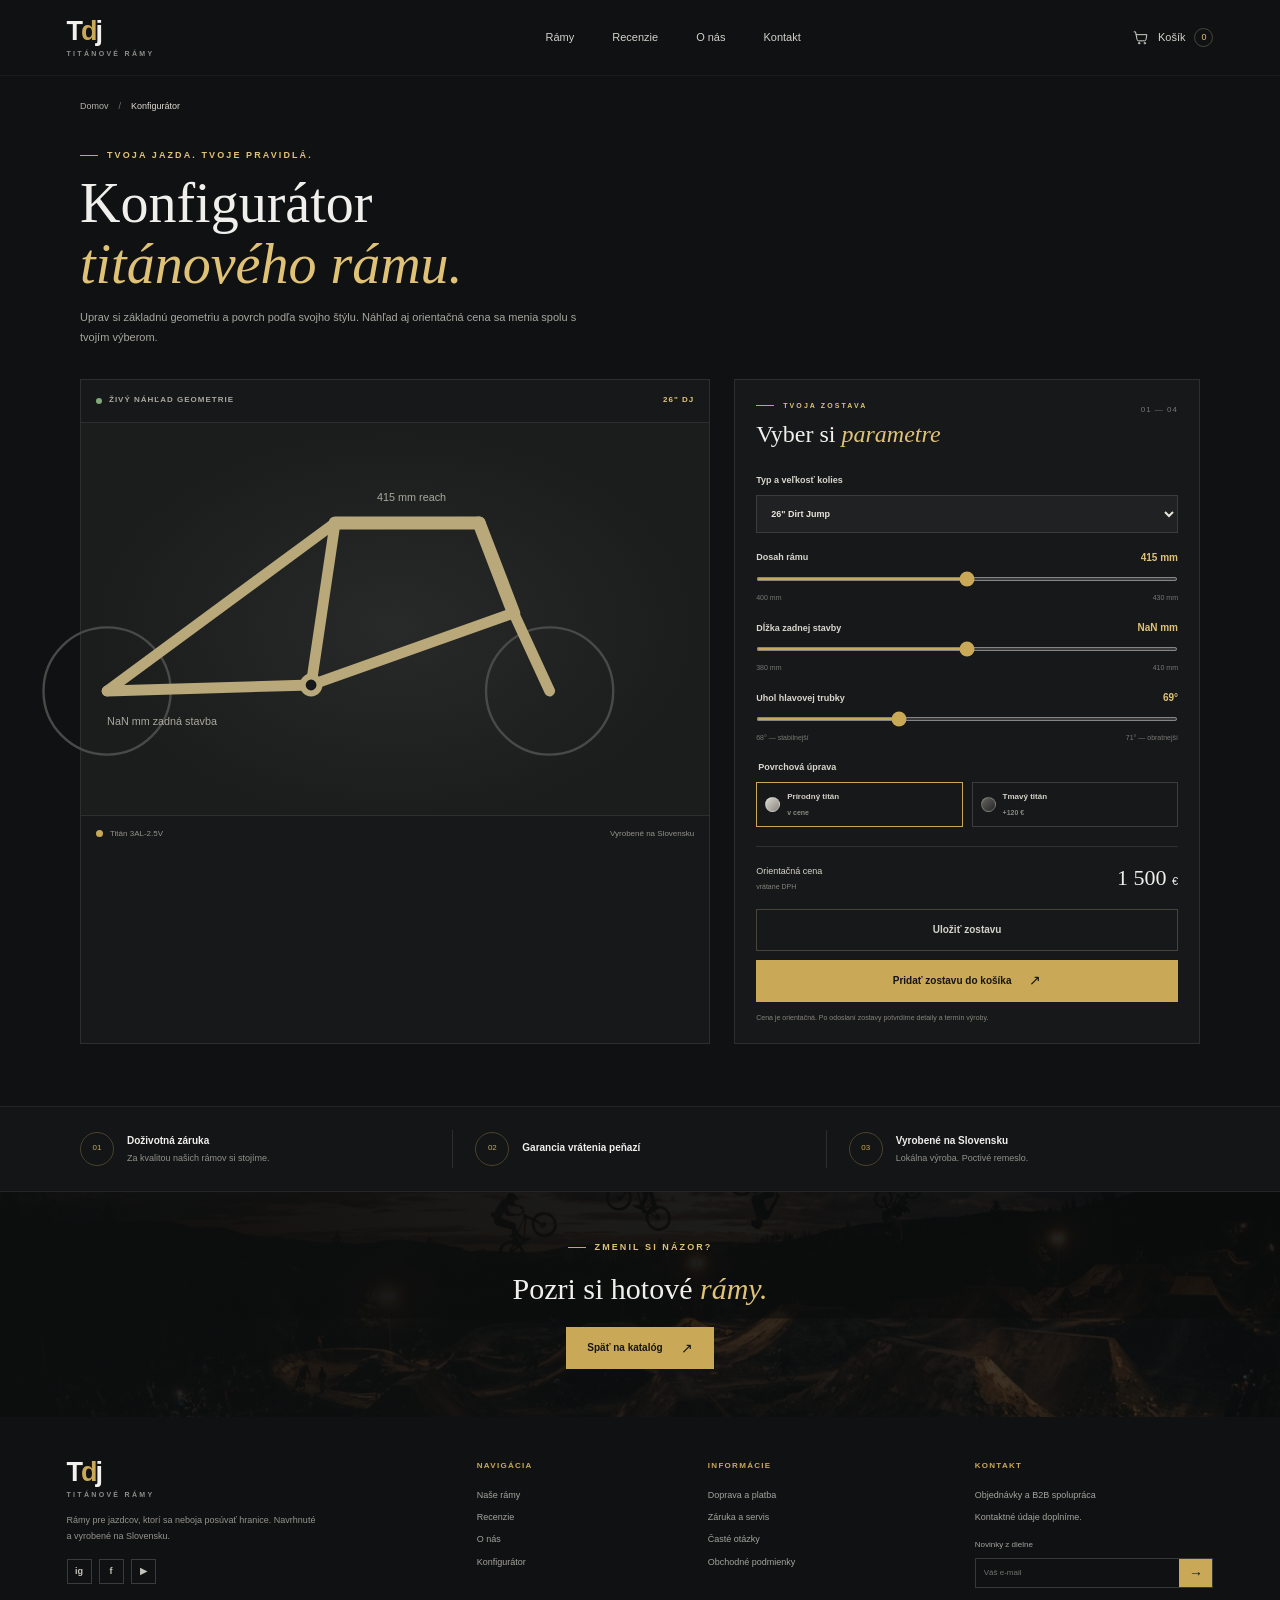
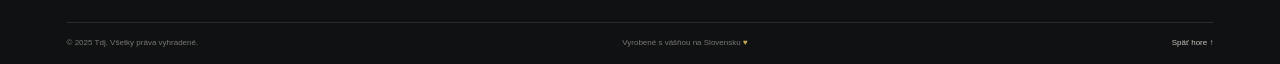
==== commit 7543f12d: "zmen text pod ramami z ### Geometria na mieru Rám, ktorý sedí vášmu štýlu jazdy. na "garancia vráten" ====
--- a/konfigurator.html
+++ b/konfigurator.html
@@ -101,7 +101,7 @@
     <section class="config-benefits benefits">
       <div class="benefits-inner">
         <article class="benefit"><span class="benefit-icon" aria-hidden="true">01</span><div><h3>Doživotná záruka</h3><p>Za kvalitou našich rámov si stojíme.</p></div></article>
-        <article class="benefit"><span class="benefit-icon" aria-hidden="true">02</span><div><h3>Geometria na mieru</h3><p>Každý rozmer upravíš podľa seba.</p></div></article>
+        <article class="benefit"><span class="benefit-icon" aria-hidden="true">02</span><div><h3>Garancia vrátenia peňazí</h3></div></article>
         <article class="benefit"><span class="benefit-icon" aria-hidden="true">03</span><div><h3>Vyrobené na Slovensku</h3><p>Lokálna výroba. Poctivé remeslo.</p></div></article>
       </div>
     </section>
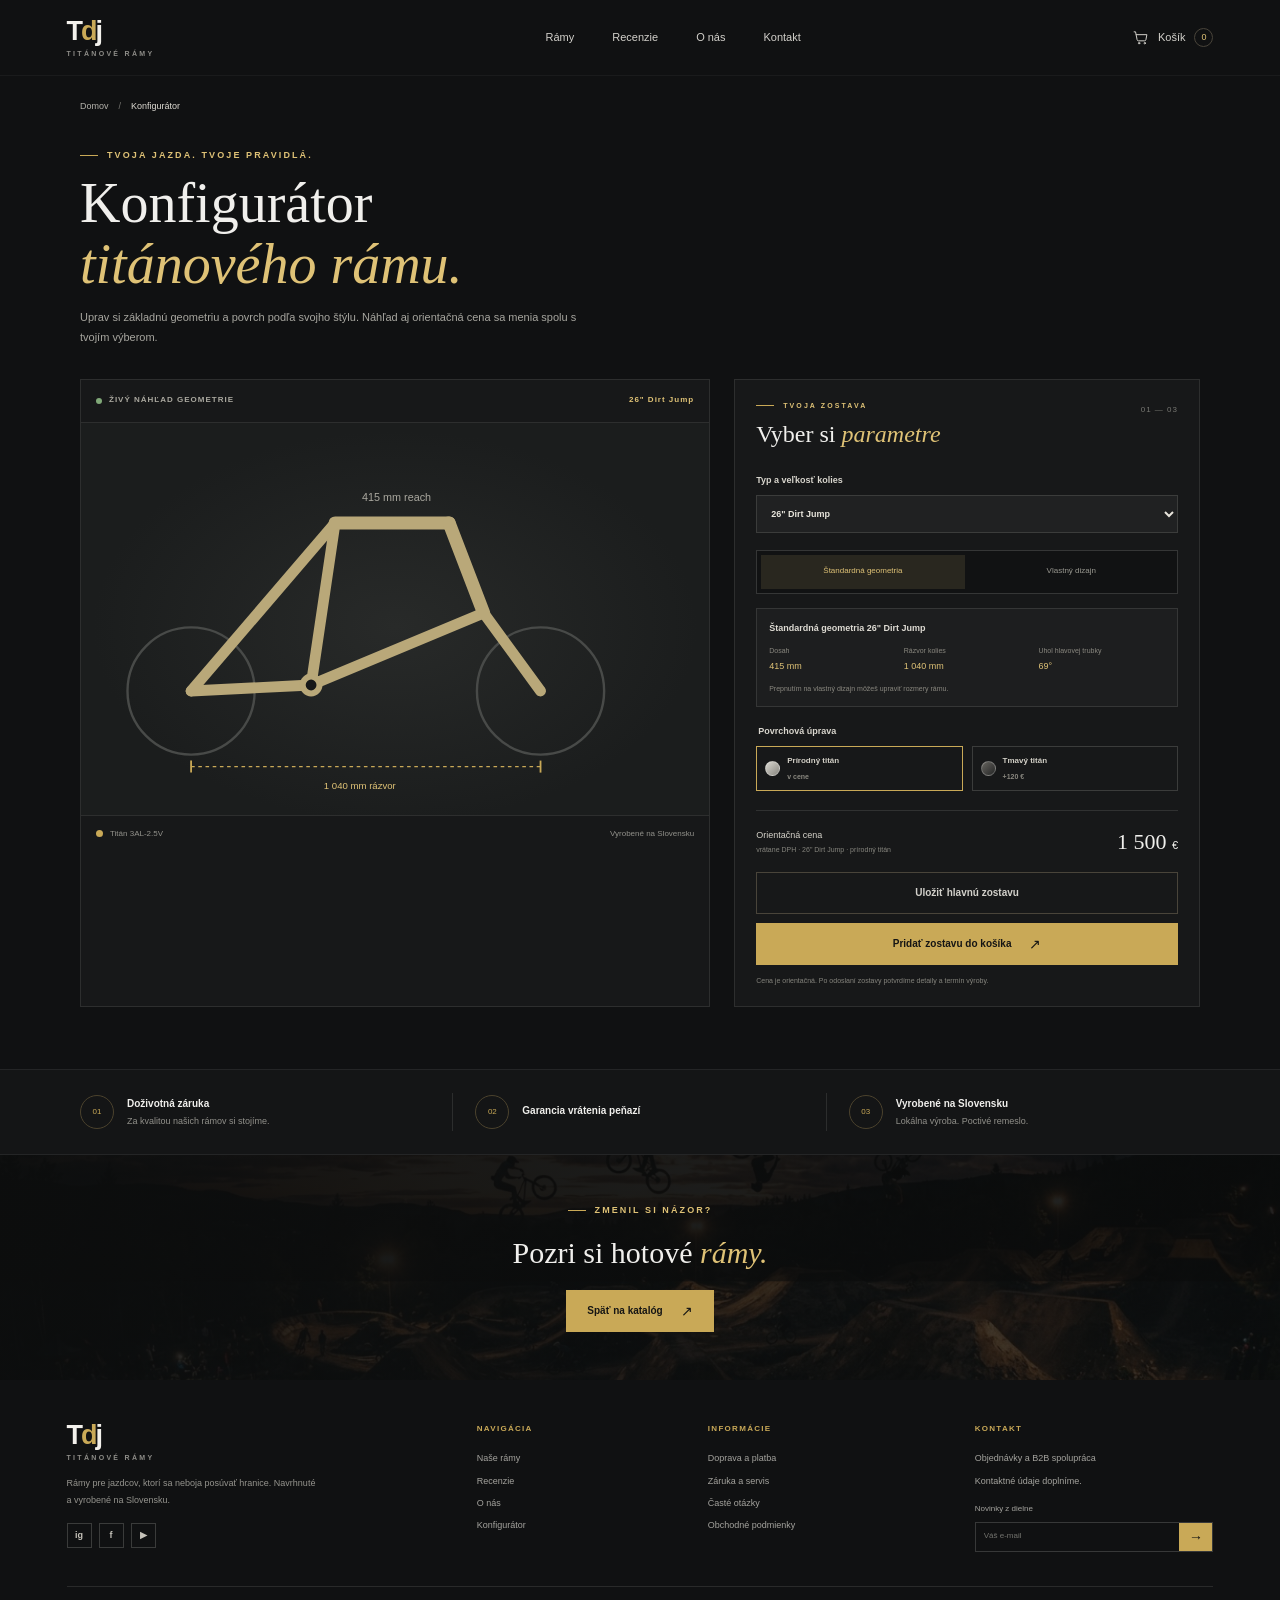
==== commit e43023d4: "add konfigurator" ====
--- a/konfigurator.html
+++ b/konfigurator.html
@@ -44,11 +44,14 @@
         <div class="geometry-canvas">
           <svg id="frame-preview" viewBox="0 0 480 300" role="img" aria-labelledby="frame-title frame-desc">
             <title id="frame-title">Náhľad geometrie titánového rámu</title>
-            <desc id="frame-desc">Schematický bočný pohľad na rám bicykla. Rozmery sa aktualizujú podľa nastavení.</desc>
+            <desc id="frame-desc">Schematický bočný pohľad na rám bicykla. Dosah, rázvor kolies a uhol hlavovej trubky sa aktualizujú podľa nastavení.</desc>
             <circle class="preview-wheel" id="rear-wheel" cx="70" cy="210" r="53"/>
             <circle class="preview-wheel" id="front-wheel" cx="350" cy="210" r="53"/>
             <circle class="preview-hub" id="rear-hub" cx="70" cy="210" r="4"/>
             <circle class="preview-hub" id="front-hub" cx="350" cy="210" r="4"/>
+            <line class="preview-measure" id="wheelbase-measure" x1="70" y1="273" x2="361" y2="273"/>
+            <line class="preview-measure-tick" id="wheelbase-start-tick" x1="70" y1="268" x2="70" y2="278"/>
+            <line class="preview-measure-tick" id="wheelbase-end-tick" x1="361" y1="268" x2="361" y2="278"/>
             <g class="preview-frame">
               <line id="seat-tube" x1="190" y1="70" x2="170" y2="205"/>
               <line id="top-tube" x1="190" y1="70" x2="310" y2="70"/>
@@ -60,39 +63,55 @@
             </g>
             <circle class="preview-bb" cx="170" cy="205" r="7"/>
             <text id="svg-reach-label" x="250" y="52">415 mm reach</text>
-            <text id="svg-chain-label" x="93" y="238">395 mm zadná stavba</text>
+            <text id="svg-wheelbase-label" x="150" y="292">1040 mm rázvor</text>
           </svg>
         </div>
         <div class="preview-legend"><span><i></i> Titán 3AL-2.5V</span><span>Vyrobené na Slovensku</span></div>
       </div>
 
       <form class="config-controls" id="config-form">
-        <div class="config-heading"><div><p class="eyebrow"><span></span> TVOJA ZOSTAVA</p><h2>Vyber si <em>parametre</em></h2></div><span class="step-count">01 — 04</span></div>
+        <div class="config-heading"><div><p class="eyebrow"><span></span> TVOJA ZOSTAVA</p><h2>Vyber si <em>parametre</em></h2></div><span class="step-count">01 — 03</span></div>
         <label class="config-field" for="wheel-size">Typ a veľkosť kolies
           <select id="wheel-size" name="wheel-size">
             <option value="26">26&quot; Dirt Jump</option>
             <option value="24">24&quot; Street (+50 €)</option>
           </select>
         </label>
-        <label class="config-field range-field" for="reach">Dosah rámu <output id="reach-value" for="reach">415 mm</output>
-          <input id="reach" name="reach" type="range" min="400" max="430" value="415">
-          <span class="range-scale"><span>400 mm</span><span>430 mm</span></span>
-        </label>
-        <label class="config-field range-field" for="chainstay">Dĺžka zadnej stavby <output id="chainstay-value" for="chainstay">395 mm</output>
-          <input id="chainstay" name="chainstay" type="range" min="380" max="410" value="395">
-          <span class="range-scale"><span>380 mm</span><span>410 mm</span></span>
-        </label>
-        <label class="config-field range-field" for="head-angle">Uhol hlavovej trubky <output id="head-angle-value" for="head-angle">69°</output>
-          <input id="head-angle" name="head-angle" type="range" min="68" max="71" value="69">
-          <span class="range-scale"><span>68° — stabilnejší</span><span>71° — obratnejší</span></span>
-        </label>
+        <div class="config-tabs" role="tablist" aria-label="Režim konfigurácie">
+          <button class="config-tab is-active" id="config-tab-standard" type="button" role="tab" aria-selected="true" aria-controls="config-panel-standard">Štandardná geometria</button>
+          <button class="config-tab" id="config-tab-custom" type="button" role="tab" aria-selected="false" aria-controls="config-panel-custom">Vlastný dizajn</button>
+        </div>
+        <section class="config-panel config-preset" id="config-panel-standard" role="tabpanel" aria-labelledby="config-tab-standard">
+          <p id="preset-name">Štandardná geometria 26&quot; Dirt Jump</p>
+          <dl>
+            <div><dt>Dosah</dt><dd id="preset-reach">415 mm</dd></div>
+            <div><dt>Rázvor kolies</dt><dd id="preset-wheelbase">1 040 mm</dd></div>
+            <div><dt>Uhol hlavovej trubky</dt><dd id="preset-head-angle">69°</dd></div>
+          </dl>
+          <small>Prepnutím na vlastný dizajn môžeš upraviť rozmery rámu.</small>
+        </section>
+        <section class="config-panel config-custom-fields" id="config-panel-custom" role="tabpanel" aria-labelledby="config-tab-custom" hidden>
+          <p class="config-panel-intro">Uprav geometriu a sleduj zmeny v živom náhľade.</p>
+          <label class="config-field range-field" for="reach">Dosah rámu <output id="reach-value" for="reach">415 mm</output>
+            <input id="reach" name="reach" type="range" min="400" max="430" value="415">
+            <span class="range-scale"><span>400 mm</span><span>430 mm</span></span>
+          </label>
+          <label class="config-field range-field" for="wheelbase">Rázvor kolies <output id="wheelbase-value" for="wheelbase">1 040 mm</output>
+            <input id="wheelbase" name="wheelbase" type="range" min="960" max="1080" value="1040">
+            <span class="range-scale"><span>960 mm</span><span>1 080 mm</span></span>
+          </label>
+          <label class="config-field range-field" for="head-angle">Uhol hlavovej trubky <output id="head-angle-value" for="head-angle">69°</output>
+            <input id="head-angle" name="head-angle" type="range" min="68" max="71" value="69">
+            <span class="range-scale"><span>68° — stabilnejší</span><span>71° — obratnejší</span></span>
+          </label>
+        </section>
         <fieldset class="config-field config-finish">
           <legend>Povrchová úprava</legend>
           <label><input type="radio" name="config-finish" value="natural" data-price="0" checked><span class="finish-swatch finish-natural"></span><span>Prírodný titán<small>v cene</small></span></label>
           <label><input type="radio" name="config-finish" value="dark" data-price="120"><span class="finish-swatch finish-dark"></span><span>Tmavý titán<small>+120 €</small></span></label>
         </fieldset>
-        <div class="config-total"><span>Orientačná cena <small>vrátane DPH</small></span><b id="config-price">1 500 <small>€</small></b></div>
-        <button class="button button-outline config-save" type="button">Uložiť zostavu</button>
+        <div class="config-total"><span>Orientačná cena <small id="config-price-note">26&quot; Dirt Jump · prírodný titán</small></span><b id="config-price">1 500 <small>€</small></b></div>
+        <button class="button button-outline config-save" type="button">Uložiť hlavnú zostavu</button>
         <button class="button button-gold config-add add-to-cart" type="button" data-product="Custom DJ Frame" data-price="1500">Pridať zostavu do košíka <span aria-hidden="true">↗</span></button>
         <p class="config-disclaimer">Cena je orientačná. Po odoslaní zostavy potvrdíme detaily a termín výroby.</p>
       </form>
--- a/styles.css
+++ b/styles.css
@@ -122,7 +122,7 @@
 .availability-order { color: #e4d7b1; }
 .frame-photo { position: absolute; width: 216.36%; max-width: none; height: auto; pointer-events: none; user-select: none; }
 .frame-photo-rider, .frame-photo-urban, .frame-photo-custom, .frame-photo-pro { top: 0; left: 0; width: 100%; height: 100%; object-fit: contain; }
-.frame-photo-custom, .frame-photo-pro { object-fit: cover; }
+.frame-photo-custom { object-fit: contain; }
 .visual-caption { position: absolute; right: 14px; bottom: 11px; color: rgba(24,25,24,.45); font-size: 7px; font-weight: 600; letter-spacing: 1.4px; }
 .visual-dark .visual-caption { color: rgba(239,237,231,.45); }
 .product-info { padding: 15px 17px 16px; }
@@ -290,10 +290,10 @@
 .detail-main-image.is-dark-finish > img { filter: brightness(.58) contrast(1.12) saturate(.65); }
 .detail-main-image .availability { top: 17px; left: 17px; font-size: 8px; }
 .gallery-thumbnails { display: flex; gap: 10px; margin-top: 12px; }
-.gallery-thumb { width: 88px; height: 67px; padding: 3px; overflow: hidden; border: 1px solid #343536; background: #e7e7e3; cursor: pointer; }
-.gallery-thumb.is-selected { border-color: var(--gold); }
-.gallery-thumb img { width: 100%; height: 100%; object-fit: cover; }
-.gallery-thumb[hidden] { display: none; }
+.gallery-thumbnails[hidden] { display: none; }
+.gallery-thumb { display: grid; width: 88px; height: 67px; place-items: center; padding: 3px; overflow: hidden; border: 1px solid #343536; background: #e7e7e3; cursor: pointer; }
+.gallery-thumb:hover, .gallery-thumb:focus-visible, .gallery-thumb.is-selected { border-color: var(--gold); }
+.gallery-thumb img { width: auto; height: auto; max-width: 100%; max-height: 100%; object-fit: contain; }
 .detail-info { align-self: center; }
 .detail-info .eyebrow { margin-bottom: 11px; font-size: 8px; }
 .detail-info h1 { margin: 0 0 9px; font-family: var(--serif); font-size: clamp(31px,3.5vw,43px); font-weight: 500; line-height: 1.15; }
@@ -366,10 +366,13 @@
 .geometry-canvas svg { width: 100%; max-height: 360px; overflow: visible; }
 .preview-wheel { fill: none; stroke: #484a48; stroke-width: 2; }
 .preview-hub { fill: #b9a879; }
+.preview-measure { stroke: var(--gold); stroke-dasharray: 3 3; stroke-width: 1; }
+.preview-measure-tick { stroke: var(--gold); stroke-width: 1.5; }
 .preview-frame line { stroke: #b9a879; stroke-linecap: round; stroke-width: 9; }
 .preview-frame line:nth-child(2), .preview-frame line:nth-child(4) { stroke-width: 11; }
 .preview-bb { fill: #171819; stroke: #b9a879; stroke-width: 5; }
 #frame-preview text { fill: #aaa89f; font-family: Arial,sans-serif; font-size: 9px; }
+#frame-preview #svg-wheelbase-label { fill: var(--gold-light); font-size: 8px; }
 .preview-legend { display: flex; justify-content: space-between; padding: 12px 15px; border-top: 1px solid #2d2e2e; color: #92918b; font-size: 8px; }
 .preview-legend span:first-child { display: inline-flex; align-items: center; gap: 7px; }
 .preview-legend i { width: 7px; height: 7px; border-radius: 50%; background: var(--gold); }
@@ -379,6 +382,19 @@
 .config-heading h2 { margin: 0; font-family: var(--serif); font-size: 24px; font-weight: 500; }
 .config-heading h2 em { color: var(--gold-light); font-weight: 500; }
 .step-count { padding-top: 4px; color: #777772; font-size: 8px; letter-spacing: 1px; }
+.config-tabs { display: grid; grid-template-columns: repeat(2,minmax(0,1fr)); gap: 5px; margin-bottom: 14px; padding: 4px; border: 1px solid #353636; background: #111213; }
+.config-tab { min-height: 34px; padding: 6px 8px; border: 0; background: transparent; color: #999890; font-size: 8px; cursor: pointer; }
+.config-tab:hover, .config-tab:focus-visible { color: #e6e2d8; }
+.config-tab.is-active { background: #29271f; color: var(--gold-light); }
+.config-panel[hidden] { display: none; }
+.config-preset { margin-bottom: 17px; padding: 12px; border: 1px solid #353636; background: #1d1e1f; }
+.config-preset p { margin: 0 0 10px; color: #dedbd3; font-size: 9px; font-weight: 600; }
+.config-preset dl { display: grid; grid-template-columns: repeat(3,minmax(0,1fr)); gap: 8px; margin: 0 0 9px; }
+.config-preset dl div { display: flex; flex-direction: column; gap: 3px; }
+.config-preset dt, .config-preset > small { color: #89877f; font-size: 7px; }
+.config-preset dd { margin: 0; color: var(--gold-light); font-size: 9px; }
+.config-preset > small { display: block; line-height: 1.6; }
+.config-panel-intro { margin: 0 0 14px; color: #999890; font-size: 8px; }
 .config-field { display: block; margin-bottom: 17px; color: #d9d6ce; font-size: 9px; font-weight: 600; }
 .config-field select { display: block; width: 100%; height: 38px; margin-top: 7px; padding: 0 10px; border: 1px solid #3b3c3b; border-radius: 0; background: #202122; color: #e8e5dc; font: inherit; }
 .range-field { display: grid; grid-template-columns: 1fr auto; align-items: center; gap: 7px 12px; }
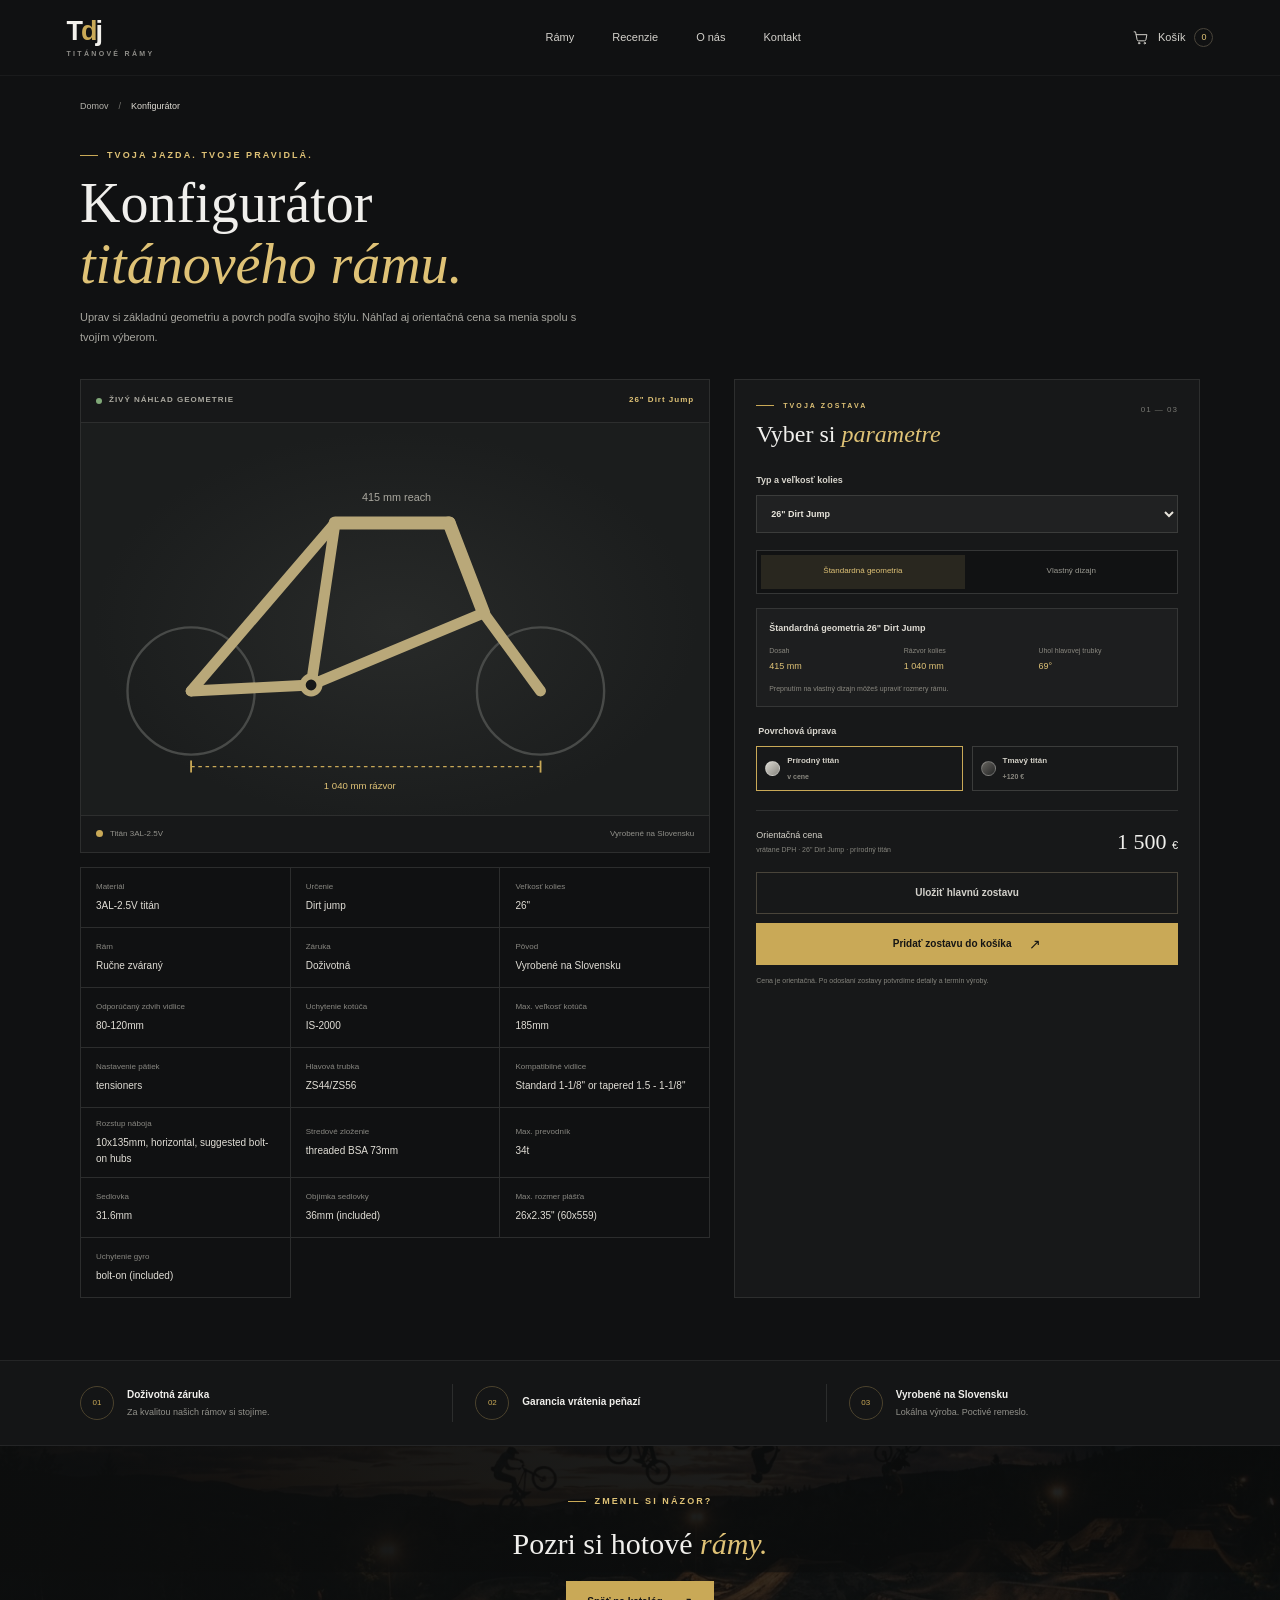
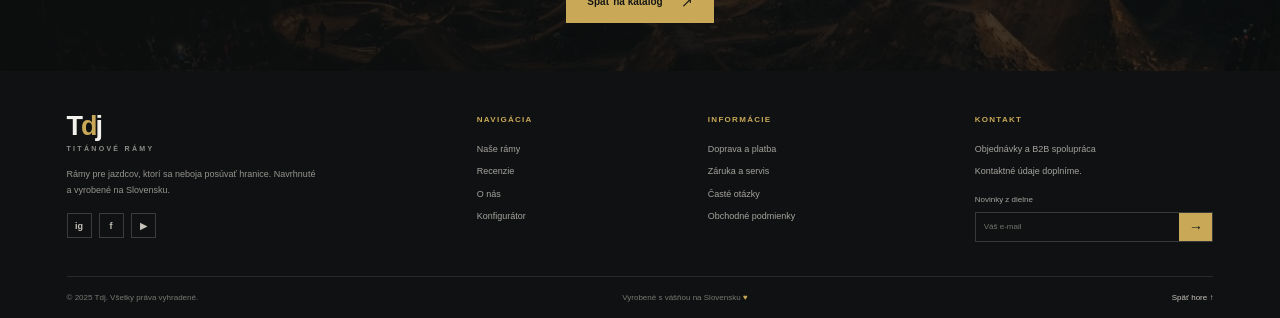
==== commit 9a980309: "technical parameters added" ====
--- a/konfigurator.html
+++ b/konfigurator.html
@@ -39,34 +39,57 @@
     </section>
 
     <section class="config-workspace section-wrap" aria-label="Nastavenie rámu">
-      <div class="geometry-preview">
-        <div class="preview-topline"><span><i></i> ŽIVÝ NÁHĽAD GEOMETRIE</span><span id="preview-size">26&quot; DJ</span></div>
-        <div class="geometry-canvas">
-          <svg id="frame-preview" viewBox="0 0 480 300" role="img" aria-labelledby="frame-title frame-desc">
-            <title id="frame-title">Náhľad geometrie titánového rámu</title>
-            <desc id="frame-desc">Schematický bočný pohľad na rám bicykla. Dosah, rázvor kolies a uhol hlavovej trubky sa aktualizujú podľa nastavení.</desc>
-            <circle class="preview-wheel" id="rear-wheel" cx="70" cy="210" r="53"/>
-            <circle class="preview-wheel" id="front-wheel" cx="350" cy="210" r="53"/>
-            <circle class="preview-hub" id="rear-hub" cx="70" cy="210" r="4"/>
-            <circle class="preview-hub" id="front-hub" cx="350" cy="210" r="4"/>
-            <line class="preview-measure" id="wheelbase-measure" x1="70" y1="273" x2="361" y2="273"/>
-            <line class="preview-measure-tick" id="wheelbase-start-tick" x1="70" y1="268" x2="70" y2="278"/>
-            <line class="preview-measure-tick" id="wheelbase-end-tick" x1="361" y1="268" x2="361" y2="278"/>
-            <g class="preview-frame">
-              <line id="seat-tube" x1="190" y1="70" x2="170" y2="205"/>
-              <line id="top-tube" x1="190" y1="70" x2="310" y2="70"/>
-              <line id="down-tube" x1="170" y1="205" x2="338" y2="145"/>
-              <line id="head-tube" x1="310" y1="70" x2="338" y2="145"/>
-              <line id="chainstay" x1="70" y1="210" x2="170" y2="205"/>
-              <line id="seatstay" x1="70" y1="210" x2="190" y2="70"/>
-              <line id="fork" x1="338" y1="145" x2="350" y2="210"/>
-            </g>
-            <circle class="preview-bb" cx="170" cy="205" r="7"/>
-            <text id="svg-reach-label" x="250" y="52">415 mm reach</text>
-            <text id="svg-wheelbase-label" x="150" y="292">1040 mm rázvor</text>
-          </svg>
+      <div class="config-preview-column">
+        <div class="geometry-preview">
+          <div class="preview-topline"><span><i></i> ŽIVÝ NÁHĽAD GEOMETRIE</span><span id="preview-size">26&quot; DJ</span></div>
+          <div class="geometry-canvas">
+            <svg id="frame-preview" viewBox="0 0 480 300" role="img" aria-labelledby="frame-title frame-desc">
+              <title id="frame-title">Náhľad geometrie titánového rámu</title>
+              <desc id="frame-desc">Schematický bočný pohľad na rám bicykla. Dosah, rázvor kolies a uhol hlavovej trubky sa aktualizujú podľa nastavení.</desc>
+              <circle class="preview-wheel" id="rear-wheel" cx="70" cy="210" r="53"/>
+              <circle class="preview-wheel" id="front-wheel" cx="350" cy="210" r="53"/>
+              <circle class="preview-hub" id="rear-hub" cx="70" cy="210" r="4"/>
+              <circle class="preview-hub" id="front-hub" cx="350" cy="210" r="4"/>
+              <line class="preview-measure" id="wheelbase-measure" x1="70" y1="273" x2="361" y2="273"/>
+              <line class="preview-measure-tick" id="wheelbase-start-tick" x1="70" y1="268" x2="70" y2="278"/>
+              <line class="preview-measure-tick" id="wheelbase-end-tick" x1="361" y1="268" x2="361" y2="278"/>
+              <g class="preview-frame">
+                <line id="seat-tube" x1="190" y1="70" x2="170" y2="205"/>
+                <line id="top-tube" x1="190" y1="70" x2="310" y2="70"/>
+                <line id="down-tube" x1="170" y1="205" x2="338" y2="145"/>
+                <line id="head-tube" x1="310" y1="70" x2="338" y2="145"/>
+                <line id="chainstay" x1="70" y1="210" x2="170" y2="205"/>
+                <line id="seatstay" x1="70" y1="210" x2="190" y2="70"/>
+                <line id="fork" x1="338" y1="145" x2="350" y2="210"/>
+              </g>
+              <circle class="preview-bb" cx="170" cy="205" r="7"/>
+              <text id="svg-reach-label" x="250" y="52">415 mm reach</text>
+              <text id="svg-wheelbase-label" x="150" y="292">1040 mm rázvor</text>
+            </svg>
+          </div>
+          <div class="preview-legend"><span><i></i> Titán 3AL-2.5V</span><span>Vyrobené na Slovensku</span></div>
         </div>
-        <div class="preview-legend"><span><i></i> Titán 3AL-2.5V</span><span>Vyrobené na Slovensku</span></div>
+        <div class="spec-grid" aria-label="Technické parametre rámu">
+          <div><span>Materiál</span><b>3AL-2.5V titán</b></div>
+          <div><span>Určenie</span><b>Dirt jump</b></div>
+          <div><span>Veľkosť kolies</span><b>26&quot;</b></div>
+          <div><span>Rám</span><b>Ručne zváraný</b></div>
+          <div><span>Záruka</span><b>Doživotná</b></div>
+          <div><span>Pôvod</span><b>Vyrobené na Slovensku</b></div>
+          <div><span>Odporúčaný zdvih vidlice</span><b>80-120mm</b></div>
+          <div><span>Uchytenie kotúča</span><b>IS-2000</b></div>
+          <div><span>Max. veľkosť kotúča</span><b>185mm</b></div>
+          <div><span>Nastavenie pätiek</span><b>tensioners</b></div>
+          <div><span>Hlavová trubka</span><b>ZS44/ZS56</b></div>
+          <div><span>Kompatibilné vidlice</span><b>Standard 1-1/8&quot; or tapered 1.5 - 1-1/8&quot;</b></div>
+          <div><span>Rozstup náboja</span><b>10x135mm, horizontal, suggested bolt-on hubs</b></div>
+          <div><span>Stredové zloženie</span><b>threaded BSA 73mm</b></div>
+          <div><span>Max. prevodník</span><b>34t</b></div>
+          <div><span>Sedlovka</span><b>31.6mm</b></div>
+          <div><span>Objímka sedlovky</span><b>36mm (included)</b></div>
+          <div><span>Max. rozmer plášťa</span><b>26x2.35&quot; (60x559)</b></div>
+          <div><span>Uchytenie gyro</span><b>bolt-on (included)</b></div>
+        </div>
       </div>
 
       <form class="config-controls" id="config-form">
--- a/styles.css
+++ b/styles.css
@@ -358,6 +358,7 @@
 .config-intro h1 em { color: var(--gold-light); font-weight: 500; }
 .config-intro > p:last-child { max-width: 500px; margin-bottom: 0; color: #a7a69f; font-size: 11px; line-height: 1.8; }
 .config-workspace { display: grid; grid-template-columns: minmax(0,1.15fr) minmax(340px,.85fr); gap: 24px; padding-bottom: 62px; }
+.config-preview-column { display: flex; min-width: 0; flex-direction: column; gap: 14px; }
 .geometry-preview, .config-controls { min-width: 0; border: 1px solid #2d2e2e; background: #171819; }
 .preview-topline { display: flex; min-height: 43px; align-items: center; justify-content: space-between; padding: 0 15px; border-bottom: 1px solid #2d2e2e; color: #aaa89f; font-size: 8px; font-weight: 600; letter-spacing: 1px; }
 .preview-topline > span:first-child { display: inline-flex; align-items: center; gap: 7px; }
